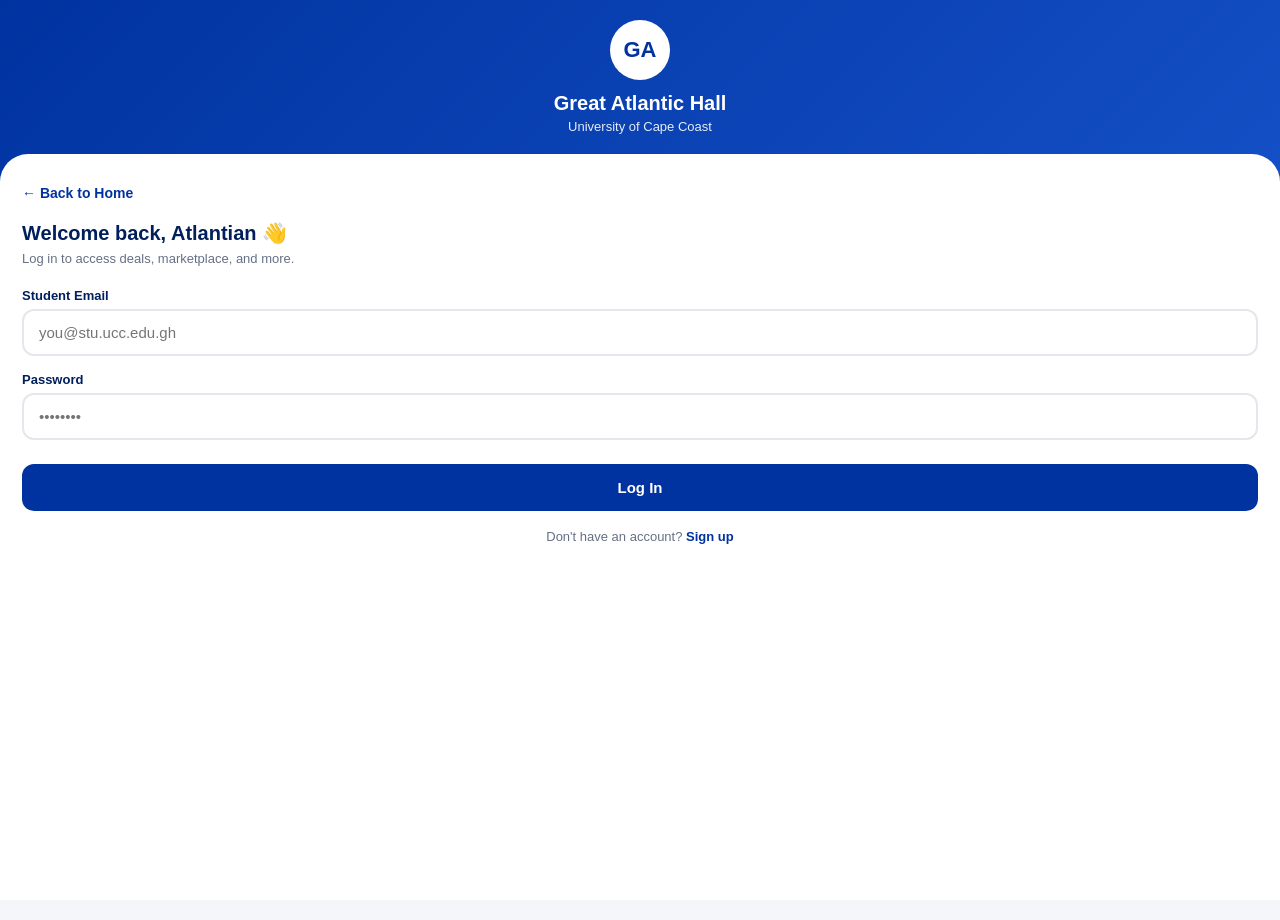
==== login.html @ 19067ce9 "Create login.html" ====
<!DOCTYPE html>
<html lang="en">
<head>
  <meta charset="UTF-8">
  <meta name="viewport" content="width=device-width, initial-scale=1.0">
  <title>Login | Great Atlantic Hall</title>
  <link rel="stylesheet" href="style.css">
  <style>
    .login-page {
      min-height: 100vh;
      display: flex;
      flex-direction: column;
      background: linear-gradient(135deg, var(--blue) 0%, var(--blue-light) 100%);
    }
    .login-header {
      padding: 20px;
      text-align: center;
      color: white;
    }
    .login-header .logo-circle {
      margin: 0 auto 12px;
      width: 60px;
      height: 60px;
      font-size: 22px;
    }
    .login-header h1 {
      font-size: 20px;
      margin-bottom: 4px;
    }
    .login-header p {
      font-size: 13px;
      opacity: 0.9;
    }
    .login-card {
      flex: 1;
      background: white;
      border-radius: 28px 28px 0 0;
      padding: 30px 22px;
      margin-top: auto;
    }
    .login-card h2 {
      font-size: 20px;
      color: var(--blue-dark);
      margin-bottom: 6px;
    }
    .login-card > p {
      font-size: 13px;
      color: var(--muted);
      margin-bottom: 22px;
    }
    .form-group {
      margin-bottom: 16px;
    }
    .form-group label {
      display: block;
      font-size: 13px;
      font-weight: 600;
      color: var(--blue-dark);
      margin-bottom: 6px;
    }
    .form-group input {
      width: 100%;
      padding: 13px 15px;
      border: 2px solid #e4e7ec;
      border-radius: 12px;
      font-size: 15px;
      transition: border 0.2s;
      outline: none;
    }
    .form-group input:focus {
      border-color: var(--blue);
    }
    .submit-btn {
      width: 100%;
      padding: 15px;
      background: var(--blue);
      color: white;
      border: none;
      border-radius: 12px;
      font-size: 15px;
      font-weight: 700;
      cursor: pointer;
      margin-top: 8px;
      transition: background 0.2s;
    }
    .submit-btn:active {
      background: var(--blue-dark);
    }
    .alt-link {
      text-align: center;
      margin-top: 18px;
      font-size: 13px;
      color: var(--muted);
    }
    .alt-link a {
      color: var(--blue);
      font-weight: 700;
      text-decoration: none;
    }
    .back-link {
      display: inline-block;
      margin-bottom: 20px;
      color: var(--blue);
      text-decoration: none;
      font-size: 14px;
      font-weight: 600;
    }
  </style>
</head>
<body>

  <div class="login-page">
    <div class="login-header">
      <div class="logo-circle">GA</div>
      <h1>Great Atlantic Hall</h1>
      <p>University of Cape Coast</p>
    </div>

    <div class="login-card">
      <a href="index.html" class="back-link">← Back to Home</a>

      <h2>Welcome back, Atlantian 👋</h2>
      <p>Log in to access deals, marketplace, and more.</p>

      <form onsubmit="handleLogin(event)">
        <div class="form-group">
          <label>Student Email</label>
          <input type="email" placeholder="you@stu.ucc.edu.gh" required>
        </div>

        <div class="form-group">
          <label>Password</label>
          <input type="password" placeholder="••••••••" required>
        </div>

        <button type="submit" class="submit-btn">Log In</button>
      </form>

      <p class="alt-link">
        Don't have an account? <a href="#">Sign up</a>
      </p>
    </div>
  </div>

  <script>
    function handleLogin(e) {
      e.preventDefault();
      alert("Login feature coming soon! 🚧\n\nNext phase: we'll connect this to a real database.");
    }
  </script>

</body>
</html>
---- style.css ----
/* ===== RESET ===== */
* {
  margin: 0;
  padding: 0;
  box-sizing: border-box;
  font-family: 'Segoe UI', Tahoma, sans-serif;
}

:root {
  --blue: #0033a0;
  --blue-light: #1e5dd8;
  --blue-dark: #001f5c;
  --white: #ffffff;
  --gray: #f4f6fa;
  --text: #1a1a1a;
  --muted: #667085;
}

body {
  background: var(--gray);
  color: var(--text);
  padding-bottom: 20px;
}

/* ===== HEADER ===== */
.header {
  background: var(--blue);
  color: var(--white);
  padding: 14px 18px;
  display: flex;
  justify-content: space-between;
  align-items: center;
  position: sticky;
  top: 0;
  z-index: 100;
  box-shadow: 0 2px 10px rgba(0,0,0,0.15);
}

.logo {
  display: flex;
  align-items: center;
  gap: 10px;
}

.logo-circle {
  width: 40px;
  height: 40px;
  border-radius: 50%;
  background: var(--white);
  color: var(--blue);
  display: flex;
  align-items: center;
  justify-content: center;
  font-weight: 800;
  font-size: 15px;
}

.logo h1 {
  font-size: 15px;
  font-weight: 700;
  line-height: 1;
}

.logo span {
  font-size: 11px;
  opacity: 0.85;
}

.login-btn {
  background: var(--white);
  color: var(--blue);
  padding: 8px 18px;
  border-radius: 20px;
  text-decoration: none;
  font-weight: 700;
  font-size: 13px;
  transition: transform 0.2s;
}

.login-btn:active {
  transform: scale(0.95);
}

/* ===== HERO ===== */
.hero {
  background: linear-gradient(135deg, var(--blue) 0%, var(--blue-light) 100%);
  color: var(--white);
  padding: 30px 20px 40px;
  text-align: center;
  border-radius: 0 0 24px 24px;
}

.hero h2 {
  font-size: 22px;
  margin-bottom: 6px;
}

.hero p {
  font-size: 14px;
  opacity: 0.9;
}

/* ===== DEALS SECTION ===== */
.deals-section {
  padding: 22px 0 10px;
}

.section-title {
  display: flex;
  align-items: center;
  gap: 10px;
  padding: 0 18px 12px;
}

.section-title h3 {
  font-size: 17px;
  color: var(--blue-dark);
}

.badge {
  background: #ff3b30;
  color: var(--white);
  font-size: 10px;
  padding: 3px 8px;
  border-radius: 20px;
  font-weight: 700;
  animation: pulse 1.5s infinite;
}

@keyframes pulse {
  0%, 100% { opacity: 1; }
  50% { opacity: 0.5; }
}

.deals-scroll {
  display: flex;
  gap: 14px;
  overflow-x: auto;
  padding: 0 18px 14px;
  scroll-snap-type: x mandatory;
  -webkit-overflow-scrolling: touch;
}

.deals-scroll::-webkit-scrollbar {
  display: none;
}

.deal-card {
  min-width: 200px;
  background: var(--white);
  border-radius: 16px;
  padding: 16px;
  scroll-snap-align: start;
  box-shadow: 0 4px 14px rgba(0,51,160,0.08);
  position: relative;
  border-left: 4px solid var(--blue);
}

.deal-tag {
  position: absolute;
  top: 12px;
  right: 12px;
  background: #ff3b30;
  color: var(--white);
  font-size: 11px;
  font-weight: 800;
  padding: 4px 9px;
  border-radius: 20px;
}

.deal-card h4 {
  font-size: 15px;
  color: var(--blue-dark);
  margin-bottom: 4px;
  padding-right: 50px;
}

.deal-card p {
  font-size: 12px;
  color: var(--muted);
  margin-bottom: 12px;
}

.price {
  display: flex;
  align-items: center;
  gap: 8px;
}

.price .old {
  text-decoration: line-through;
  color: var(--muted);
  font-size: 13px;
}

.price .new {
  color: var(--blue);
  font-weight: 800;
  font-size: 17px;
}

/* ===== FEATURES ===== */
.features {
  padding: 20px 18px;
}

.features-title {
  font-size: 17px;
  color: var(--blue-dark);
  margin-bottom: 14px;
}

.feature-grid {
  display: grid;
  grid-template-columns: 1fr 1fr;
  gap: 12px;
}

.feature-card {
  background: var(--white);
  padding: 18px 14px;
  border-radius: 16px;
  text-decoration: none;
  color: var(--text);
  box-shadow: 0 4px 14px rgba(0,51,160,0.08);
  transition: transform 0.2s, box-shadow 0.2s;
  border-top: 3px solid var(--blue);
}

.feature-card:active {
  transform: scale(0.97);
  box-shadow: 0 2px 8px rgba(0,51,160,0.12);
}

.feature-card .icon {
  font-size: 26px;
  margin-bottom: 8px;
}

.feature-card h4 {
  font-size: 14px;
  color: var(--blue-dark);
  margin-bottom: 3px;
}

.feature-card p {
  font-size: 11px;
  color: var(--muted);
  line-height: 1.3;
}

/* ===== FOOTER ===== */
.footer {
  text-align: center;
  padding: 24px 18px 10px;
  color: var(--muted);
  font-size: 12px;
  line-height: 1.7;
}
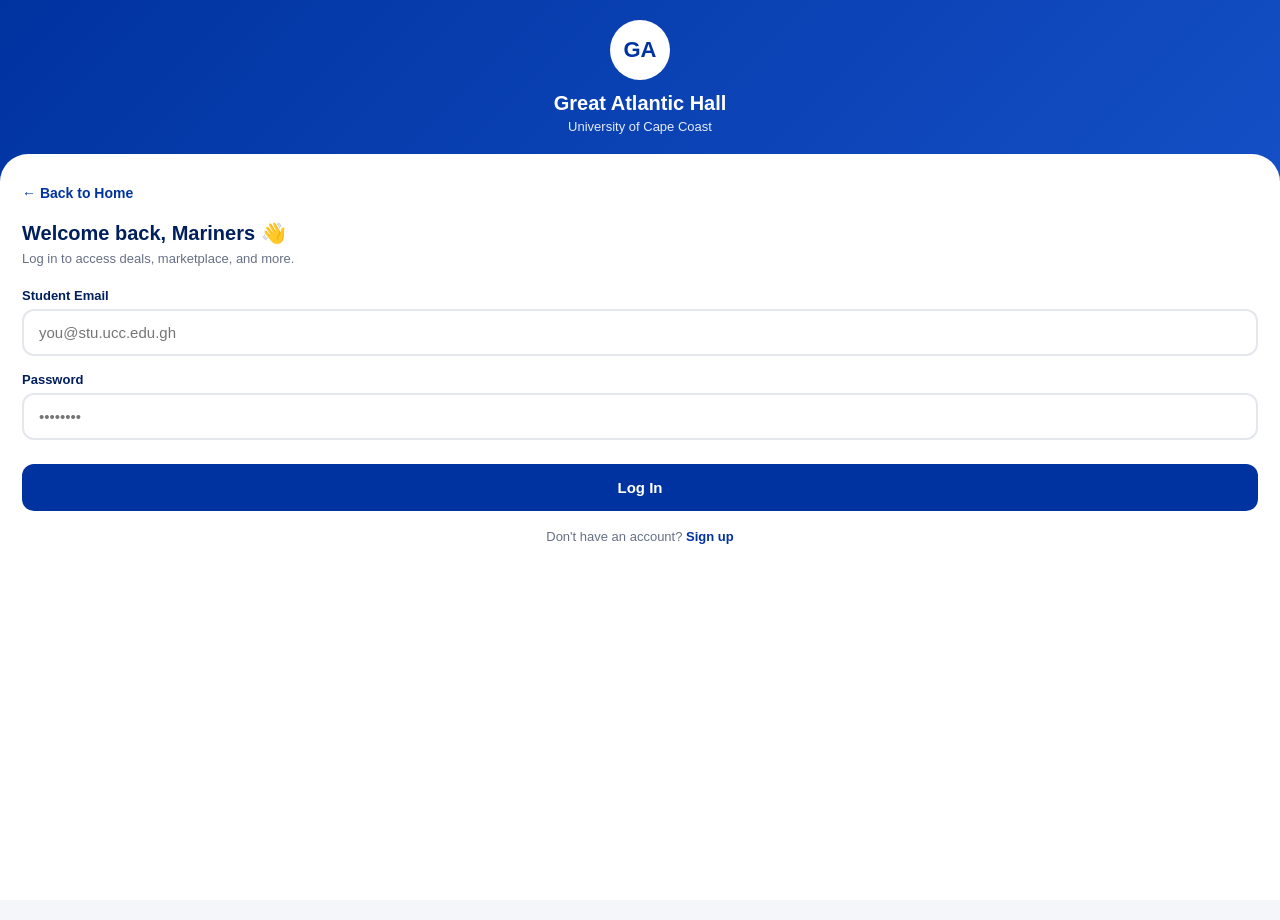
==== commit d9612c06: "Update login.html" ====
--- a/login.html
+++ b/login.html
@@ -119,7 +119,7 @@
     <div class="login-card">
       <a href="index.html" class="back-link">← Back to Home</a>
 
-      <h2>Welcome back, Atlantian 👋</h2>
+      <h2>Welcome back, Mariners 👋</h2>
       <p>Log in to access deals, marketplace, and more.</p>
 
       <form onsubmit="handleLogin(event)">
--- a/style.css
+++ b/style.css
@@ -1,4 +1,3 @@
-/* ===== RESET ===== */
 * {
   margin: 0;
   padding: 0;
@@ -74,11 +73,6 @@
   text-decoration: none;
   font-weight: 700;
   font-size: 13px;
-  transition: transform 0.2s;
-}
-
-.login-btn:active {
-  transform: scale(0.95);
 }
 
 /* ===== HERO ===== */
@@ -100,7 +94,7 @@
   opacity: 0.9;
 }
 
-/* ===== DEALS SECTION ===== */
+/* ===== DEALS ===== */
 .deals-section {
   padding: 22px 0 10px;
 }
@@ -124,12 +118,6 @@
   padding: 3px 8px;
   border-radius: 20px;
   font-weight: 700;
-  animation: pulse 1.5s infinite;
-}
-
-@keyframes pulse {
-  0%, 100% { opacity: 1; }
-  50% { opacity: 0.5; }
 }
 
 .deals-scroll {
@@ -138,7 +126,6 @@
   overflow-x: auto;
   padding: 0 18px 14px;
   scroll-snap-type: x mandatory;
-  -webkit-overflow-scrolling: touch;
 }
 
 .deals-scroll::-webkit-scrollbar {
@@ -223,13 +210,7 @@
   text-decoration: none;
   color: var(--text);
   box-shadow: 0 4px 14px rgba(0,51,160,0.08);
-  transition: transform 0.2s, box-shadow 0.2s;
   border-top: 3px solid var(--blue);
-}
-
-.feature-card:active {
-  transform: scale(0.97);
-  box-shadow: 0 2px 8px rgba(0,51,160,0.12);
 }
 
 .feature-card .icon {
@@ -257,3 +238,248 @@
   font-size: 12px;
   line-height: 1.7;
 }
+
+/* ===== INNER PAGES ===== */
+.page-header {
+  background: linear-gradient(135deg, var(--blue) 0%, var(--blue-light) 100%);
+  color: white;
+  padding: 16px 18px;
+  display: flex;
+  align-items: center;
+  gap: 12px;
+  position: sticky;
+  top: 0;
+  z-index: 100;
+  box-shadow: 0 3px 14px rgba(0,51,160,0.25);
+}
+
+.page-header a {
+  background: rgba(255,255,255,0.15);
+  color: white;
+  text-decoration: none;
+  width: 36px;
+  height: 36px;
+  border-radius: 50%;
+  display: flex;
+  align-items: center;
+  justify-content: center;
+  font-size: 18px;
+}
+
+.page-header h1 {
+  font-size: 17px;
+  font-weight: 700;
+}
+
+.page-body {
+  padding: 18px;
+}
+
+.search-bar {
+  width: 100%;
+  padding: 13px 16px;
+  border: 2px solid transparent;
+  border-radius: 12px;
+  font-size: 14px;
+  background: white;
+  margin-bottom: 16px;
+  box-shadow: 0 2px 8px rgba(0,51,160,0.06);
+  outline: none;
+}
+
+.search-bar:focus {
+  border-color: var(--blue);
+  box-shadow: 0 0 0 4px rgba(0,51,160,0.1);
+}
+
+.list-item {
+  position: relative;
+  background: white;
+  border-radius: 16px;
+  padding: 16px 18px;
+  margin-bottom: 14px;
+  box-shadow: 0 4px 16px rgba(0,51,160,0.08);
+  border-left: 4px solid var(--blue);
+}
+
+.list-item h4 {
+  font-size: 15px;
+  color: var(--blue-dark);
+  margin-bottom: 6px;
+  padding-right: 34px;
+  line-height: 1.3;
+}
+
+.list-item p {
+  font-size: 13px;
+  color: #4b5563;
+  margin-bottom: 6px;
+  line-height: 1.45;
+}
+
+.list-item .meta {
+  display: flex;
+  justify-content: space-between;
+  align-items: center;
+  margin-top: 10px;
+  padding-top: 10px;
+  border-top: 1px solid #eef1f7;
+}
+
+.list-item .price-tag {
+  color: var(--blue);
+  font-weight: 800;
+  font-size: 16px;
+  background: #eef4ff;
+  padding: 4px 12px;
+  border-radius: 20px;
+}
+
+.list-item .tag {
+  background: #e8efff;
+  color: var(--blue);
+  padding: 4px 12px;
+  border-radius: 20px;
+  font-size: 11px;
+  font-weight: 700;
+  text-transform: uppercase;
+}
+
+.list-item .tag[data-cat="Books"] { background: #f3e8ff; color: #7c3aed; }
+.list-item .tag[data-cat="Electronics"] { background: #e0f2fe; color: #0369a1; }
+.list-item .tag[data-cat="Food"] { background: #ffedd5; color: #c2410c; }
+.list-item .tag[data-cat="Furniture"] { background: #dcfce7; color: #15803d; }
+.list-item .tag[data-cat="Clothing"] { background: #fce7f3; color: #be185d; }
+.list-item .tag[data-cat="Other"] { background: #e5e7eb; color: #4b5563; }
+
+.empty-state {
+  text-align: center;
+  padding: 60px 20px;
+  color: var(--muted);
+  font-size: 14px;
+  background: white;
+  border-radius: 16px;
+  box-shadow: 0 4px 16px rgba(0,51,160,0.06);
+}
+
+/* ===== FAB ===== */
+.fab {
+  position: fixed;
+  bottom: 24px;
+  right: 20px;
+  background: linear-gradient(135deg, var(--blue) 0%, var(--blue-light) 100%);
+  color: white;
+  border: none;
+  width: 60px;
+  height: 60px;
+  border-radius: 50%;
+  font-size: 30px;
+  box-shadow: 0 8px 24px rgba(0,51,160,0.4);
+  cursor: pointer;
+  z-index: 200;
+}
+
+/* ===== MODAL ===== */
+.modal-overlay {
+  display: none;
+  position: fixed;
+  inset: 0;
+  background: rgba(0,31,92,0.5);
+  z-index: 300;
+  align-items: flex-end;
+  justify-content: center;
+}
+
+.modal-overlay.active {
+  display: flex;
+}
+
+.modal {
+  background: white;
+  width: 100%;
+  max-width: 500px;
+  border-radius: 24px 24px 0 0;
+  padding: 24px 20px 30px;
+  max-height: 90vh;
+  overflow-y: auto;
+}
+
+.modal h3 {
+  font-size: 19px;
+  color: var(--blue-dark);
+  margin-bottom: 18px;
+  text-align: center;
+}
+
+.modal .form-group {
+  margin-bottom: 14px;
+}
+
+.modal .form-group label {
+  display: block;
+  font-size: 13px;
+  font-weight: 600;
+  color: var(--blue-dark);
+  margin-bottom: 6px;
+}
+
+.modal .form-group input,
+.modal .form-group textarea,
+.modal .form-group select {
+  width: 100%;
+  padding: 12px 14px;
+  border: 2px solid #e4e7ec;
+  border-radius: 10px;
+  font-size: 14px;
+  outline: none;
+  font-family: inherit;
+  background: white;
+}
+
+.modal .form-group input:focus,
+.modal .form-group textarea:focus,
+.modal .form-group select:focus {
+  border-color: var(--blue);
+}
+
+.modal-actions {
+  display: flex;
+  gap: 10px;
+  margin-top: 18px;
+}
+
+.btn-primary,
+.btn-secondary {
+  flex: 1;
+  padding: 14px;
+  border-radius: 12px;
+  border: none;
+  font-size: 14px;
+  font-weight: 700;
+  cursor: pointer;
+}
+
+.btn-primary {
+  background: var(--blue);
+  color: white;
+}
+
+.btn-secondary {
+  background: #eef1f7;
+  color: var(--blue-dark);
+}
+
+.delete-btn {
+  position: absolute;
+  top: 14px;
+  right: 14px;
+  width: 30px;
+  height: 30px;
+  border-radius: 50%;
+  background: #fef2f2;
+  color: #dc2626;
+  border: none;
+  font-size: 13px;
+  font-weight: 800;
+  cursor: pointer;
+}
